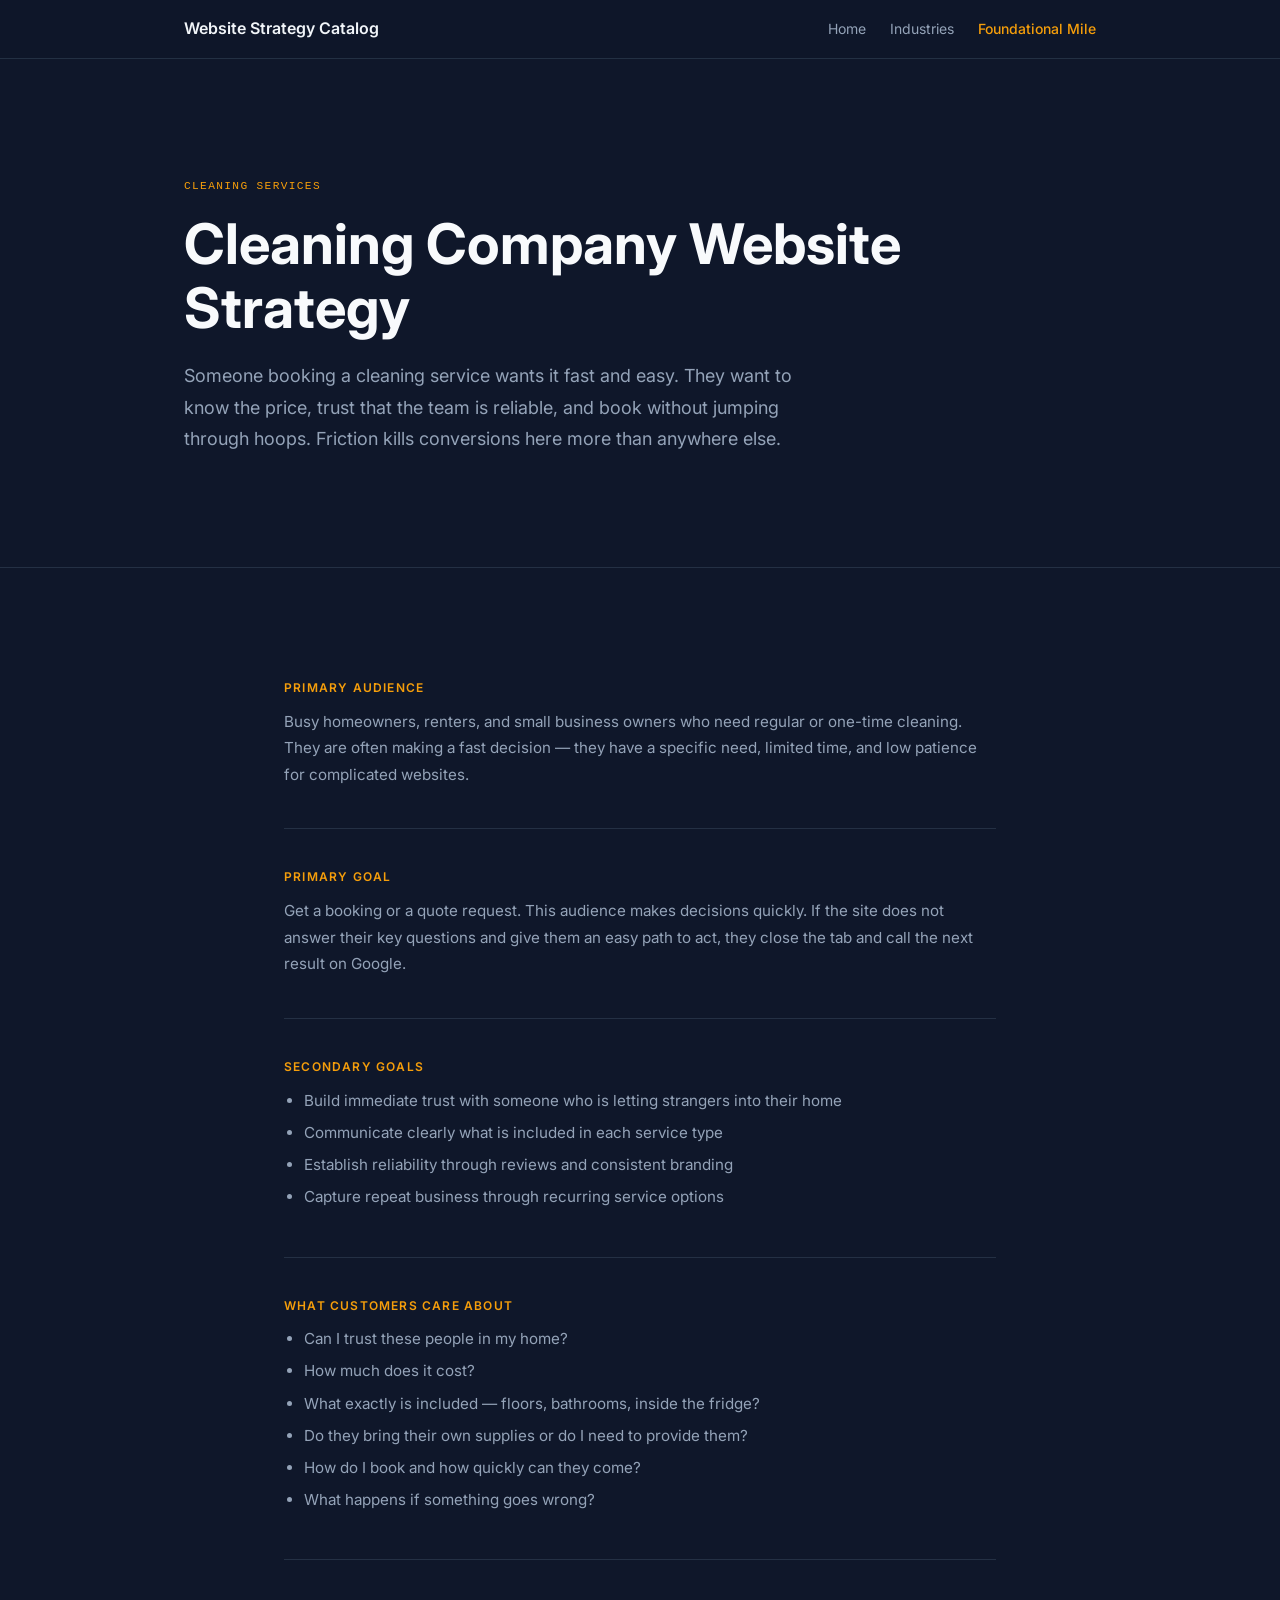
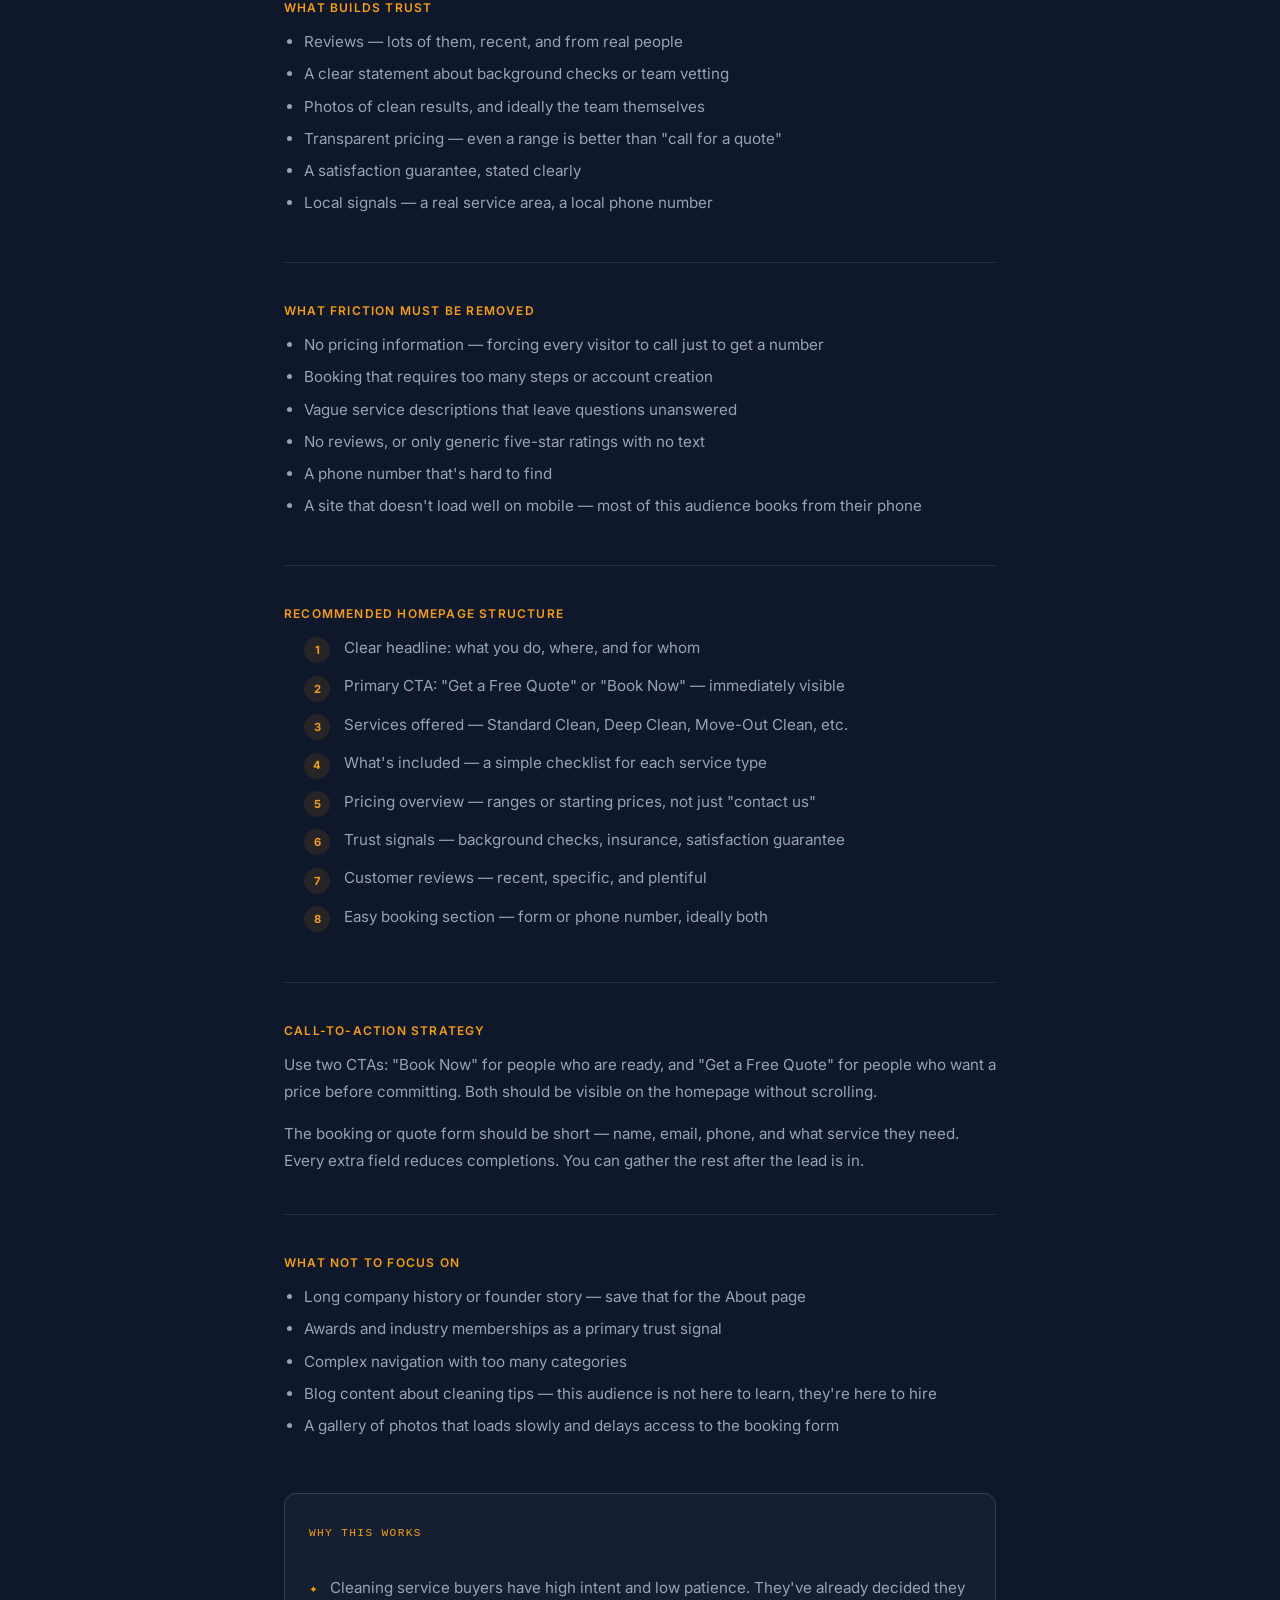
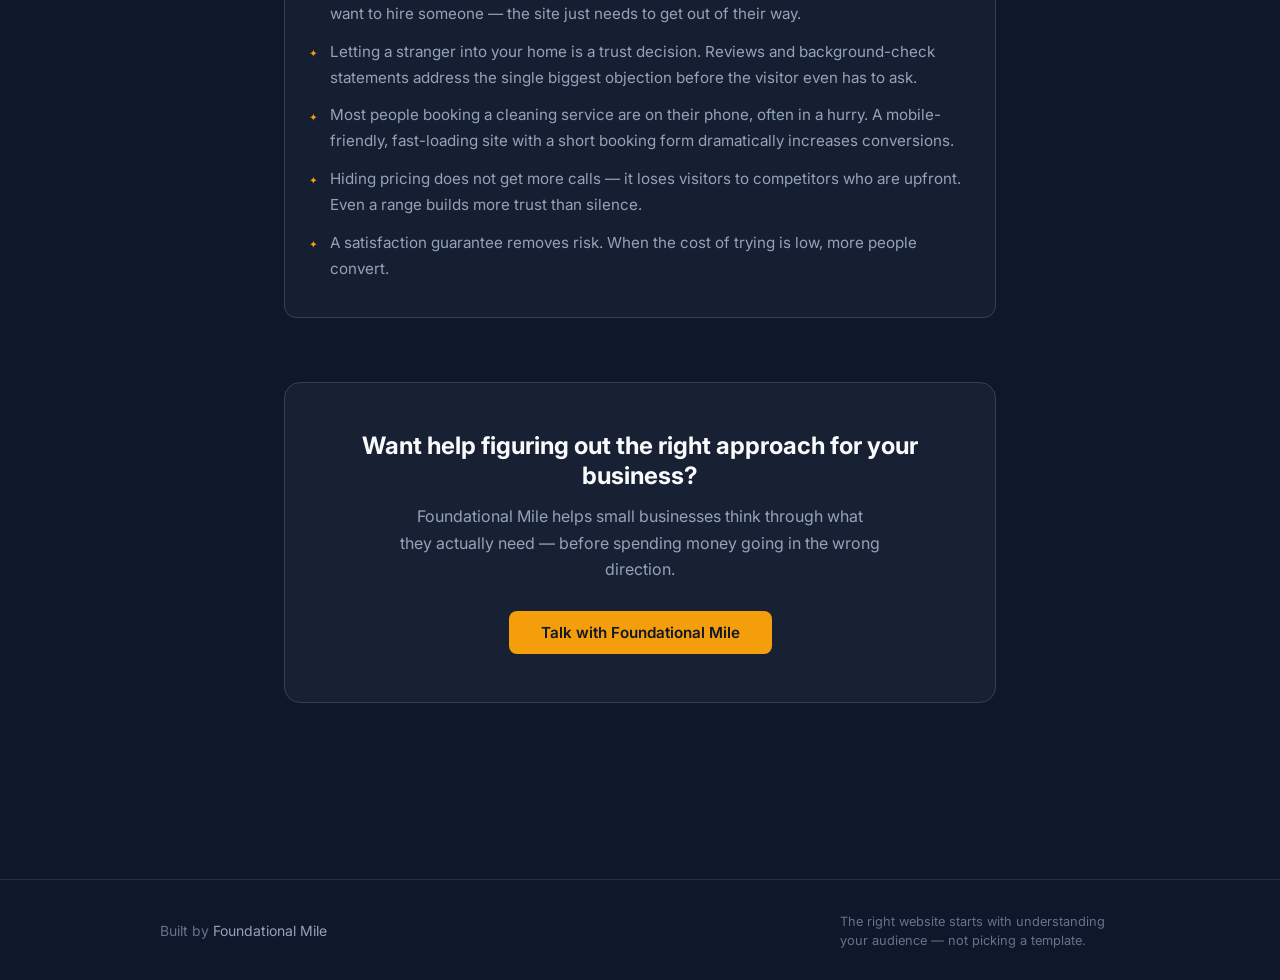
==== industries/cleaning.html @ 6e728a25 "adding everything" ====
<!doctype html>
<html lang="en">
<head>
  <meta charset="UTF-8" />
  <meta name="viewport" content="width=device-width, initial-scale=1.0" />
  <meta name="description" content="Cleaning company website strategy. Learn how to build trust fast, communicate what's included, and remove every barrier to booking." />
  <meta name="theme-color" content="#0f172a" />
  <link rel="icon" href="../assets/images/favicon.ico" />
  <title>Cleaning Company Website Strategy — Website Strategy Catalog</title>
  <link rel="stylesheet" href="../assets/css/styles.css" />
</head>
<body>

  <header>
    <nav>
      <a href="../index.html" class="nav-brand">Website Strategy Catalog</a>
      <div class="nav-links">
        <a href="../index.html">Home</a>
        <a href="../index.html#industries">Industries</a>
        <a href="https://foundationalmile.com" target="_blank" rel="noopener" class="accent">Foundational Mile</a>
      </div>
    </nav>
  </header>

  <main>

    <!-- Hero -->
    <section class="hero">
      <div class="container">
        <span class="label">Cleaning Services</span>
        <h1>Cleaning Company Website Strategy</h1>
        <p class="lead">
          Someone booking a cleaning service wants it fast and easy. They want to know the price, trust that the team is reliable, and book without jumping through hoops. Friction kills conversions here more than anywhere else.
        </p>
      </div>
    </section>

    <!-- Strategy Content -->
    <section class="section">
      <div class="container" style="max-width:760px;">

        <div class="strategy-grid">

          <div class="strategy-block">
            <h3>Primary Audience</h3>
            <p>Busy homeowners, renters, and small business owners who need regular or one-time cleaning. They are often making a fast decision — they have a specific need, limited time, and low patience for complicated websites.</p>
          </div>

          <div class="strategy-block">
            <h3>Primary Goal</h3>
            <p>Get a booking or a quote request. This audience makes decisions quickly. If the site does not answer their key questions and give them an easy path to act, they close the tab and call the next result on Google.</p>
          </div>

          <div class="strategy-block">
            <h3>Secondary Goals</h3>
            <ul>
              <li>Build immediate trust with someone who is letting strangers into their home</li>
              <li>Communicate clearly what is included in each service type</li>
              <li>Establish reliability through reviews and consistent branding</li>
              <li>Capture repeat business through recurring service options</li>
            </ul>
          </div>

          <div class="strategy-block">
            <h3>What Customers Care About</h3>
            <ul>
              <li>Can I trust these people in my home?</li>
              <li>How much does it cost?</li>
              <li>What exactly is included — floors, bathrooms, inside the fridge?</li>
              <li>Do they bring their own supplies or do I need to provide them?</li>
              <li>How do I book and how quickly can they come?</li>
              <li>What happens if something goes wrong?</li>
            </ul>
          </div>

          <div class="strategy-block">
            <h3>What Builds Trust</h3>
            <ul>
              <li>Reviews — lots of them, recent, and from real people</li>
              <li>A clear statement about background checks or team vetting</li>
              <li>Photos of clean results, and ideally the team themselves</li>
              <li>Transparent pricing — even a range is better than "call for a quote"</li>
              <li>A satisfaction guarantee, stated clearly</li>
              <li>Local signals — a real service area, a local phone number</li>
            </ul>
          </div>

          <div class="strategy-block">
            <h3>What Friction Must Be Removed</h3>
            <ul>
              <li>No pricing information — forcing every visitor to call just to get a number</li>
              <li>Booking that requires too many steps or account creation</li>
              <li>Vague service descriptions that leave questions unanswered</li>
              <li>No reviews, or only generic five-star ratings with no text</li>
              <li>A phone number that's hard to find</li>
              <li>A site that doesn't load well on mobile — most of this audience books from their phone</li>
            </ul>
          </div>

          <div class="strategy-block">
            <h3>Recommended Homepage Structure</h3>
            <ol class="structure-list">
              <li>Clear headline: what you do, where, and for whom</li>
              <li>Primary CTA: "Get a Free Quote" or "Book Now" — immediately visible</li>
              <li>Services offered — Standard Clean, Deep Clean, Move-Out Clean, etc.</li>
              <li>What's included — a simple checklist for each service type</li>
              <li>Pricing overview — ranges or starting prices, not just "contact us"</li>
              <li>Trust signals — background checks, insurance, satisfaction guarantee</li>
              <li>Customer reviews — recent, specific, and plentiful</li>
              <li>Easy booking section — form or phone number, ideally both</li>
            </ol>
          </div>

          <div class="strategy-block">
            <h3>Call-to-Action Strategy</h3>
            <p>Use two CTAs: "Book Now" for people who are ready, and "Get a Free Quote" for people who want a price before committing. Both should be visible on the homepage without scrolling.</p>
            <p class="mt-4">The booking or quote form should be short — name, email, phone, and what service they need. Every extra field reduces completions. You can gather the rest after the lead is in.</p>
          </div>

          <div class="strategy-block">
            <h3>What NOT to Focus On</h3>
            <ul>
              <li>Long company history or founder story — save that for the About page</li>
              <li>Awards and industry memberships as a primary trust signal</li>
              <li>Complex navigation with too many categories</li>
              <li>Blog content about cleaning tips — this audience is not here to learn, they're here to hire</li>
              <li>A gallery of photos that loads slowly and delays access to the booking form</li>
            </ul>
          </div>

        </div>

        <!-- Why This Works -->
        <div class="card mt-12">
          <span class="label">Why This Works</span>
          <ul class="why-list mt-4">
            <li>Cleaning service buyers have high intent and low patience. They've already decided they want to hire someone — the site just needs to get out of their way.</li>
            <li>Letting a stranger into your home is a trust decision. Reviews and background-check statements address the single biggest objection before the visitor even has to ask.</li>
            <li>Most people booking a cleaning service are on their phone, often in a hurry. A mobile-friendly, fast-loading site with a short booking form dramatically increases conversions.</li>
            <li>Hiding pricing does not get more calls — it loses visitors to competitors who are upfront. Even a range builds more trust than silence.</li>
            <li>A satisfaction guarantee removes risk. When the cost of trying is low, more people convert.</li>
          </ul>
        </div>

        <!-- CTA Block -->
        <div class="cta-block">
          <h2>Want help figuring out the right approach for your business?</h2>
          <p>Foundational Mile helps small businesses think through what they actually need — before spending money going in the wrong direction.</p>
          <a href="https://foundationalmile.com/#contact" target="_blank" rel="noopener" class="btn btn-primary">
            Talk with Foundational Mile
          </a>
        </div>

      </div>
    </section>

  </main>

  <footer>
    <div class="footer-inner">
      <span>Built by <a href="https://foundationalmile.com" target="_blank" rel="noopener">Foundational Mile</a></span>
      <p class="footer-tagline">The right website starts with understanding your audience — not picking a template.</p>
    </div>
  </footer>

</body>
</html>
---- assets/css/styles.css ----
/* ============================================================
   Website Strategy Catalog — styles.css
   Dark theme matching Foundational Mile LLC
   ============================================================ */

@import url('https://fonts.googleapis.com/css2?family=Inter:wght@400;500;600;700&display=swap');

/* ---- Custom Properties ------------------------------------ */
:root {
  --bg:           #0f172a;
  --bg-card:      rgba(30, 41, 59, 0.5);
  --bg-card-hover:rgba(30, 41, 59, 0.85);
  --text:         #f1f5f9;
  --text-secondary:#94a3b8;
  --text-muted:   #64748b;
  --accent:       #f59e0b;
  --accent-light: #fbbf24;
  --border:       rgba(51, 65, 85, 0.6);
  --border-solid: #334155;
  --border-hover: #475569;
}

/* ---- Reset ------------------------------------------------ */
*, *::before, *::after { box-sizing: border-box; margin: 0; padding: 0; }

html { scroll-behavior: smooth; }

body {
  background-color: var(--bg);
  color: var(--text);
  font-family: 'Inter', system-ui, sans-serif;
  font-size: 1rem;
  line-height: 1.6;
  -webkit-font-smoothing: antialiased;
  -moz-osx-font-smoothing: grayscale;
}

img { max-width: 100%; display: block; }
a { color: inherit; }

/* ---- Typography ------------------------------------------ */
h1 {
  font-size: clamp(2rem, 5vw, 3.5rem);
  font-weight: 700;
  color: #f8fafc;
  line-height: 1.15;
  margin-bottom: 1.25rem;
}

h2 {
  font-size: clamp(1.5rem, 3.5vw, 2.25rem);
  font-weight: 700;
  color: #f8fafc;
  line-height: 1.25;
  margin-bottom: 1rem;
}

h3 {
  font-size: 1.125rem;
  font-weight: 600;
  color: var(--text);
  line-height: 1.4;
  margin-bottom: 0.6rem;
}

p { color: var(--text-secondary); line-height: 1.75; }

.lead {
  font-size: 1.125rem;
  color: var(--text-secondary);
  line-height: 1.75;
  max-width: 640px;
}

/* ---- Layout ---------------------------------------------- */
.container {
  max-width: 960px;
  margin: 0 auto;
  padding: 0 1.5rem;
}

.container--wide {
  max-width: 1100px;
  margin: 0 auto;
  padding: 0 1.5rem;
}

/* ---- Label / Eyebrow ------------------------------------- */
.label {
  display: inline-block;
  font-family: ui-monospace, 'Cascadia Code', monospace;
  font-size: 0.7rem;
  font-weight: 500;
  text-transform: uppercase;
  letter-spacing: 0.12em;
  color: var(--accent);
  margin-bottom: 1rem;
}

/* ---- Header ---------------------------------------------- */
header {
  border-bottom: 1px solid var(--border);
  background: rgba(15, 23, 42, 0.85);
  backdrop-filter: blur(10px);
  -webkit-backdrop-filter: blur(10px);
  position: sticky;
  top: 0;
  z-index: 50;
}

header nav {
  max-width: 960px;
  margin: 0 auto;
  padding: 1rem 1.5rem;
  display: flex;
  align-items: center;
  justify-content: space-between;
  flex-wrap: wrap;
  gap: 0.75rem;
}

.nav-brand {
  font-size: 1rem;
  font-weight: 600;
  color: var(--text);
  text-decoration: none;
  transition: color 0.2s;
  white-space: nowrap;
}

.nav-brand:hover { color: var(--accent); }

.nav-links {
  display: flex;
  align-items: center;
  gap: 1.5rem;
  flex-wrap: wrap;
  font-size: 0.875rem;
}

.nav-links a {
  color: var(--text-secondary);
  text-decoration: none;
  transition: color 0.2s;
}

.nav-links a:hover { color: var(--text); }
.nav-links a.active { color: var(--text); font-weight: 500; }
.nav-links a.accent { color: var(--accent); font-weight: 500; }
.nav-links a.accent:hover { color: var(--accent-light); }

/* ---- Footer ---------------------------------------------- */
footer {
  border-top: 1px solid var(--border);
  padding: 2rem 1.5rem;
  margin-top: 4rem;
}

.footer-inner {
  max-width: 960px;
  margin: 0 auto;
  display: flex;
  flex-direction: column;
  align-items: center;
  gap: 0.75rem;
  font-size: 0.875rem;
  color: var(--text-muted);
  text-align: center;
}

@media (min-width: 640px) {
  .footer-inner {
    flex-direction: row;
    justify-content: space-between;
    text-align: left;
  }
}

footer a {
  color: var(--text-secondary);
  text-decoration: none;
  transition: color 0.2s;
}

footer a:hover { color: var(--text); }

.footer-tagline {
  font-size: 0.8rem;
  color: var(--text-muted);
  max-width: 280px;
  line-height: 1.5;
}

/* ---- Sections -------------------------------------------- */
.hero {
  padding: 5rem 1.5rem;
  min-height: 55vh;
  display: flex;
  flex-direction: column;
  justify-content: center;
}

@media (min-width: 768px) { .hero { padding: 7rem 1.5rem; } }

.section {
  padding: 5rem 1.5rem;
  border-top: 1px solid var(--border);
}

@media (min-width: 768px) { .section { padding: 7rem 1.5rem; } }

/* ---- Cards ----------------------------------------------- */
.card {
  border-radius: 0.75rem;
  border: 1px solid var(--border-solid);
  background: var(--bg-card);
  padding: 1.5rem;
  transition: border-color 0.2s;
}

.card:hover { border-color: var(--border-hover); }

.card-grid {
  display: grid;
  gap: 1rem;
}

@media (min-width: 600px) { .card-grid { grid-template-columns: repeat(2, 1fr); } }

.card-number {
  display: inline-flex;
  align-items: center;
  justify-content: center;
  width: 2.25rem;
  height: 2.25rem;
  border-radius: 0.5rem;
  background: rgba(245, 158, 11, 0.1);
  color: var(--accent);
  font-family: ui-monospace, monospace;
  font-size: 0.8rem;
  font-weight: 600;
  margin-bottom: 1rem;
}

/* ---- Industry Grid (index page) -------------------------- */
.industry-grid {
  display: grid;
  gap: 1rem;
}

@media (min-width: 600px) { .industry-grid { grid-template-columns: repeat(2, 1fr); } }

.industry-card {
  display: block;
  border-radius: 0.75rem;
  border: 1px solid var(--border-solid);
  background: var(--bg-card);
  padding: 1.5rem;
  text-decoration: none;
  transition: border-color 0.2s, background 0.2s;
}

.industry-card:hover {
  border-color: var(--accent);
  background: var(--bg-card-hover);
}

.industry-card-name {
  font-size: 1.05rem;
  font-weight: 600;
  color: var(--text);
  margin-bottom: 0.4rem;
  display: flex;
  align-items: center;
  justify-content: space-between;
}

.industry-card-name span { color: var(--text-muted); font-size: 0.9rem; }
.industry-card-desc { font-size: 0.875rem; color: var(--text-secondary); line-height: 1.6; }

/* ---- Callout Block --------------------------------------- */
.callout {
  border-radius: 1rem;
  border: 1px solid rgba(245, 158, 11, 0.25);
  background: rgba(245, 158, 11, 0.04);
  padding: 3rem 2.5rem;
  text-align: center;
}

.callout-quote {
  font-size: clamp(1.3rem, 3vw, 1.875rem);
  font-weight: 700;
  color: #f8fafc;
  line-height: 1.35;
  margin-bottom: 1rem;
}

.callout-sub {
  font-size: 1.1rem;
  color: #cbd5e1;
  line-height: 1.65;
  max-width: 520px;
  margin: 0 auto;
}

/* ---- Strategy Page Layout -------------------------------- */
.strategy-grid {
  display: grid;
  gap: 2.5rem;
}

.strategy-block {
  padding-bottom: 2.5rem;
  border-bottom: 1px solid var(--border);
}

.strategy-block:last-child { border-bottom: none; padding-bottom: 0; }

.strategy-block h3 {
  font-size: 0.75rem;
  font-weight: 600;
  color: var(--accent);
  text-transform: uppercase;
  letter-spacing: 0.1em;
  margin-bottom: 0.75rem;
}

.strategy-block p,
.strategy-block li {
  color: var(--text-secondary);
  font-size: 0.95rem;
  line-height: 1.75;
}

.strategy-block ul,
.strategy-block ol {
  padding-left: 1.25rem;
}

.strategy-block li { margin-bottom: 0.35rem; }

/* Numbered homepage structure */
.structure-list {
  list-style: none;
  padding: 0;
  counter-reset: step;
}

.structure-list li {
  counter-increment: step;
  display: flex;
  gap: 0.875rem;
  margin-bottom: 0.625rem;
  color: var(--text-secondary);
  font-size: 0.95rem;
  line-height: 1.65;
  align-items: flex-start;
}

.structure-list li::before {
  content: counter(step);
  display: inline-flex;
  align-items: center;
  justify-content: center;
  min-width: 1.625rem;
  height: 1.625rem;
  border-radius: 50%;
  background: rgba(245, 158, 11, 0.1);
  color: var(--accent);
  font-size: 0.7rem;
  font-weight: 700;
  flex-shrink: 0;
  margin-top: 0.15rem;
}

/* WHY THIS WORKS bullets */
.why-list {
  list-style: none;
  padding: 0;
}

.why-list li {
  display: flex;
  gap: 0.75rem;
  margin-bottom: 0.75rem;
  color: var(--text-secondary);
  font-size: 0.95rem;
  line-height: 1.7;
  align-items: flex-start;
}

.why-list li::before {
  content: '✦';
  color: var(--accent);
  font-size: 0.65rem;
  flex-shrink: 0;
  margin-top: 0.4rem;
}

/* ---- CTA Block ------------------------------------------- */
.cta-block {
  border-radius: 1rem;
  border: 1px solid var(--border-solid);
  background: rgba(30, 41, 59, 0.6);
  padding: 3rem 2rem;
  text-align: center;
  margin-top: 4rem;
}

.cta-block h2 { font-size: 1.5rem; margin-bottom: 0.75rem; }
.cta-block p {
  color: var(--text-secondary);
  margin-bottom: 1.75rem;
  max-width: 480px;
  margin-left: auto;
  margin-right: auto;
  line-height: 1.65;
}

/* ---- Buttons --------------------------------------------- */
.btn {
  display: inline-block;
  padding: 0.875rem 2rem;
  border-radius: 0.5rem;
  font-weight: 600;
  font-size: 0.95rem;
  text-decoration: none;
  transition: background 0.2s;
  cursor: pointer;
  border: none;
  line-height: 1;
}

.btn-primary { background: var(--accent); color: #0f172a; }
.btn-primary:hover { background: var(--accent-light); color: #0f172a; }

/* ---- Utilities ------------------------------------------- */
.mt-2  { margin-top: 0.5rem; }
.mt-4  { margin-top: 1rem; }
.mt-6  { margin-top: 1.5rem; }
.mt-8  { margin-top: 2rem; }
.mt-12 { margin-top: 3rem; }
.mb-2  { margin-bottom: 0.5rem; }
.mb-4  { margin-bottom: 1rem; }
.mb-6  { margin-bottom: 1.5rem; }
.mb-8  { margin-bottom: 2rem; }
.mb-12 { margin-bottom: 3rem; }
.mb-14 { margin-bottom: 3.5rem; }

.text-accent    { color: var(--accent); }
.text-muted     { color: var(--text-muted); }
.text-secondary { color: var(--text-secondary); }
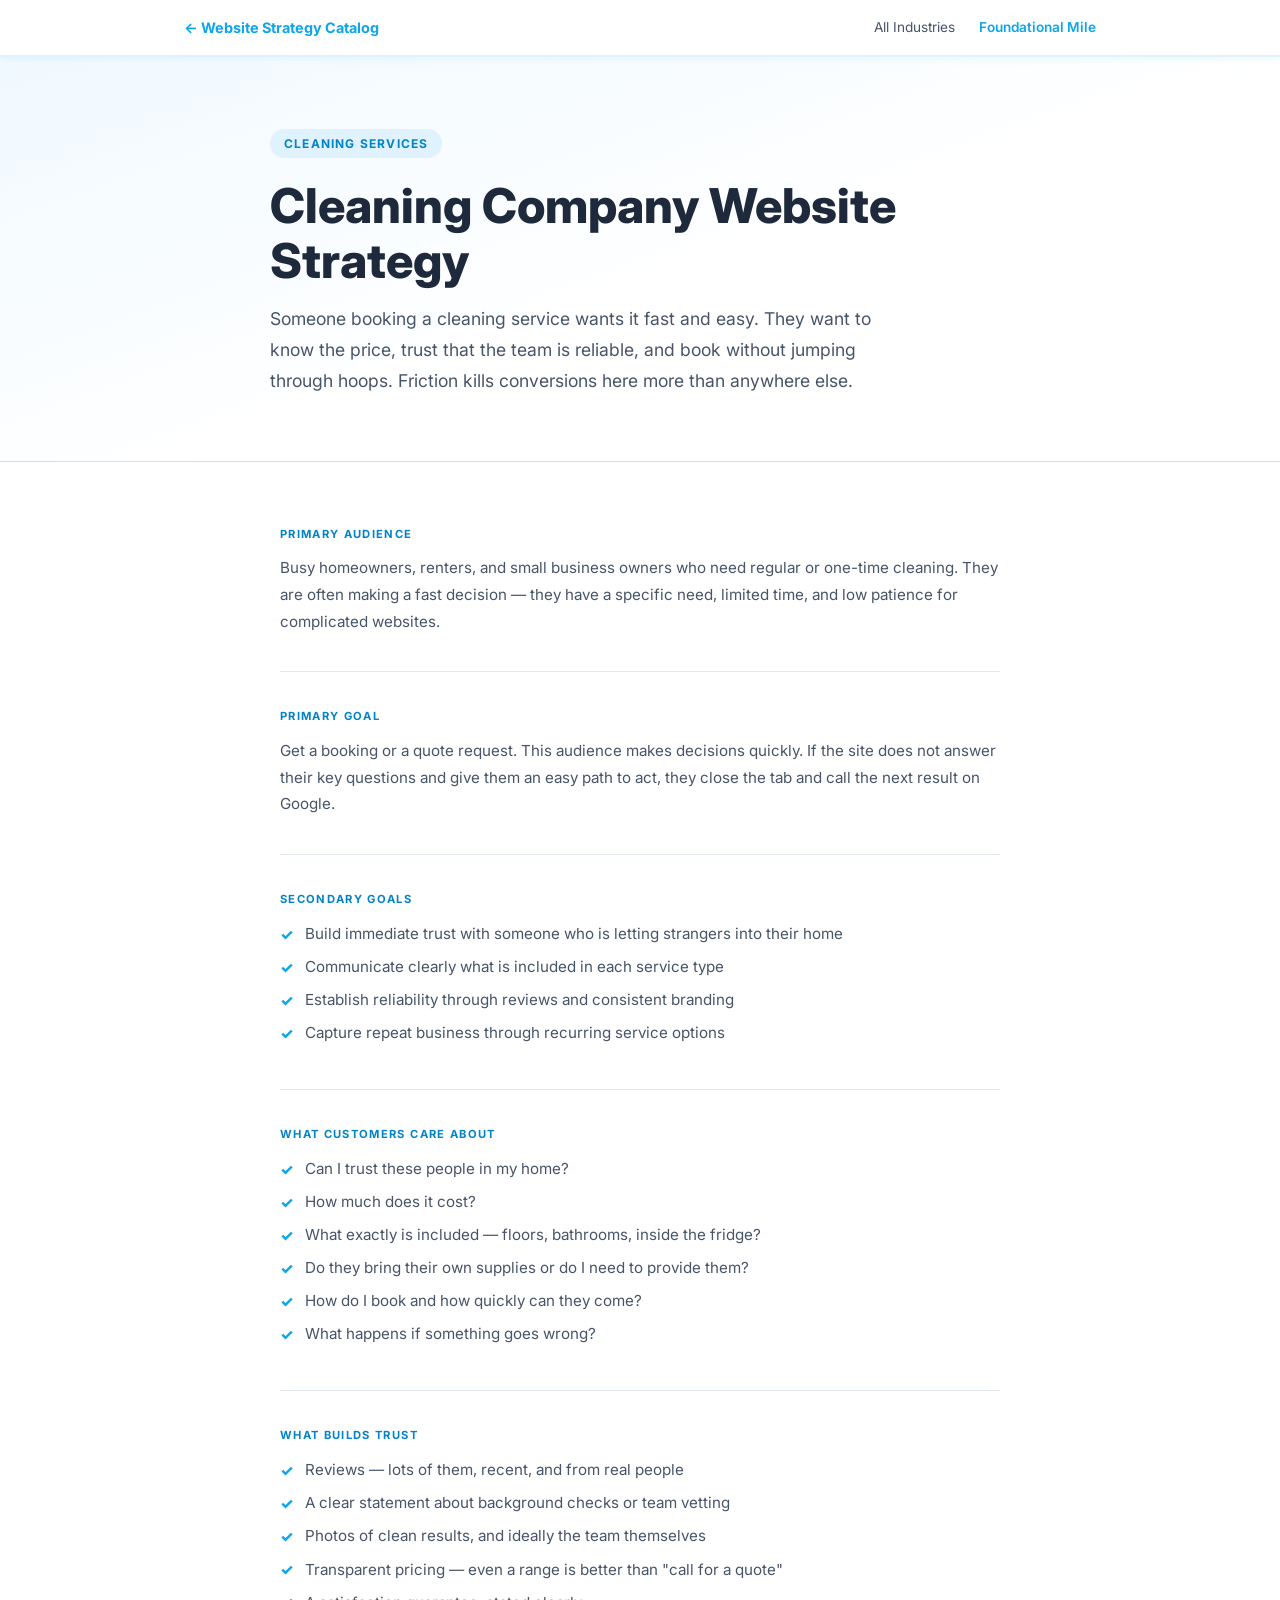
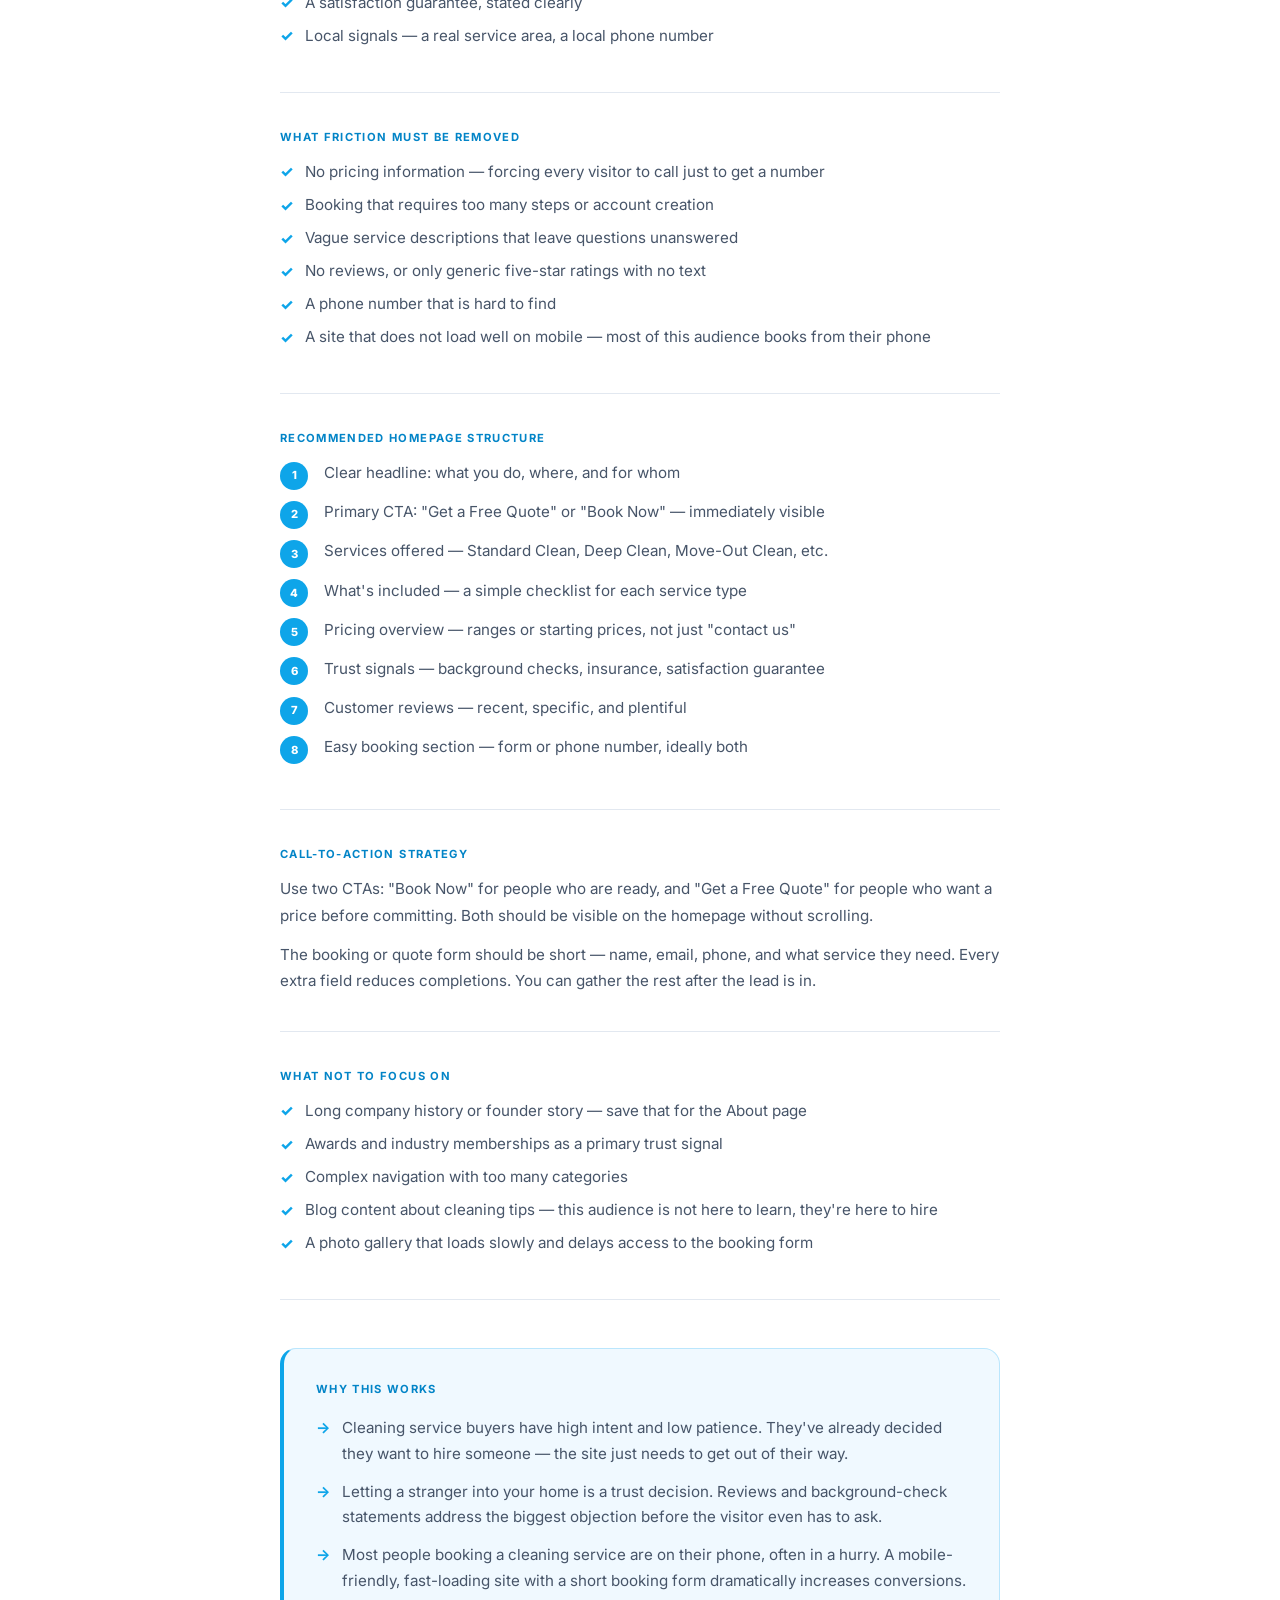
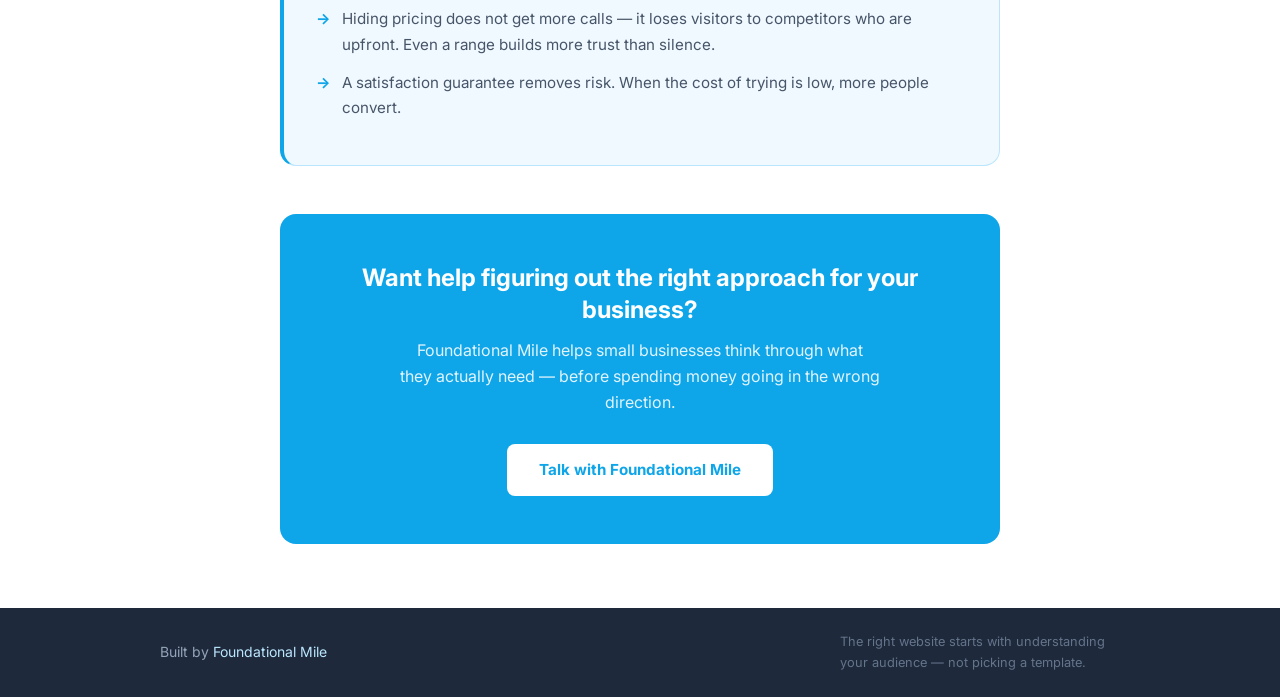
==== commit 038cffae: "changing websites" ====
--- a/industries/cleaning.html
+++ b/industries/cleaning.html
@@ -4,19 +4,229 @@
   <meta charset="UTF-8" />
   <meta name="viewport" content="width=device-width, initial-scale=1.0" />
   <meta name="description" content="Cleaning company website strategy. Learn how to build trust fast, communicate what's included, and remove every barrier to booking." />
-  <meta name="theme-color" content="#0f172a" />
-  <link rel="icon" href="../assets/images/favicon.ico" />
+  <meta name="theme-color" content="#0ea5e9" />
   <title>Cleaning Company Website Strategy — Website Strategy Catalog</title>
-  <link rel="stylesheet" href="../assets/css/styles.css" />
+  <style>
+    @import url('https://fonts.googleapis.com/css2?family=Inter:wght@400;500;600;700;800&display=swap');
+
+    *, *::before, *::after { box-sizing: border-box; margin: 0; padding: 0; }
+    html { scroll-behavior: smooth; }
+
+    :root {
+      --sky:       #0ea5e9;
+      --sky-dark:  #0284c7;
+      --sky-light: #e0f2fe;
+      --sky-pale:  #f0f9ff;
+      --text:      #1e293b;
+      --text-sub:  #475569;
+      --text-mute: #94a3b8;
+      --border:    #e2e8f0;
+      --border-b:  #bae6fd;
+      --radius:    0.5rem;
+      --radius-lg: 1rem;
+    }
+
+    body {
+      font-family: 'Inter', system-ui, sans-serif;
+      background: #ffffff;
+      color: var(--text);
+      line-height: 1.6;
+      -webkit-font-smoothing: antialiased;
+    }
+
+    /* ─── Header ─────────────────────────────────────── */
+    header {
+      background: #ffffff;
+      border-bottom: 2px solid var(--sky-light);
+      position: sticky; top: 0; z-index: 50;
+      box-shadow: 0 2px 8px rgba(14,165,233,0.08);
+    }
+    nav {
+      max-width: 960px; margin: 0 auto;
+      padding: 1rem 1.5rem;
+      display: flex; align-items: center;
+      justify-content: space-between; flex-wrap: wrap; gap: 0.75rem;
+    }
+    .nav-brand {
+      font-size: 0.9rem; font-weight: 700;
+      color: var(--sky); text-decoration: none;
+    }
+    .nav-brand:hover { color: var(--sky-dark); }
+    .nav-links { display: flex; gap: 1.5rem; font-size: 0.85rem; flex-wrap: wrap; }
+    .nav-links a { color: var(--text-sub); text-decoration: none; transition: color 0.2s; }
+    .nav-links a:hover { color: var(--sky); }
+    .nav-links a.accent { color: var(--sky); font-weight: 600; }
+    .nav-links a.accent:hover { color: var(--sky-dark); }
+
+    /* ─── Hero ───────────────────────────────────────── */
+    .hero {
+      background: linear-gradient(160deg, #f0f9ff 0%, #ffffff 55%);
+      padding: 4.5rem 1.5rem 4rem;
+      border-bottom: 1px solid var(--border-b);
+    }
+    .hero-inner { max-width: 740px; margin: 0 auto; }
+
+    .badge {
+      display: inline-flex; align-items: center; gap: 0.4rem;
+      background: var(--sky-light); color: var(--sky-dark);
+      font-size: 0.75rem; font-weight: 700;
+      text-transform: uppercase; letter-spacing: 0.1em;
+      padding: 0.3rem 0.875rem; border-radius: 100px;
+      margin-bottom: 1.25rem;
+    }
+
+    h1 {
+      font-size: clamp(2rem, 5vw, 3rem);
+      font-weight: 800; color: var(--text);
+      line-height: 1.15; margin-bottom: 1rem;
+    }
+
+    h2 {
+      font-size: clamp(1.4rem, 3.5vw, 1.875rem);
+      font-weight: 700; color: var(--text);
+      line-height: 1.3; margin-bottom: 0.875rem;
+    }
+
+    .section-label {
+      font-size: 0.7rem; font-weight: 700;
+      color: var(--sky-dark);
+      text-transform: uppercase; letter-spacing: 0.12em;
+      margin-bottom: 0.75rem;
+      display: block;
+    }
+
+    .lead {
+      font-size: 1.1rem; color: var(--text-sub); line-height: 1.75;
+      max-width: 620px;
+    }
+
+    /* ─── Layout ──────────────────────────────────────── */
+    .container { max-width: 960px; margin: 0 auto; padding: 0 1.5rem; }
+    .narrow    { max-width: 720px; margin: 0 auto; }
+
+    .section     { padding: 4rem 1.5rem; }
+    .section-alt { background: var(--sky-pale); }
+
+    /* ─── Strategy blocks ─────────────────────────────── */
+    .strategy-block {
+      margin-bottom: 2.25rem;
+      padding-bottom: 2.25rem;
+      border-bottom: 1px solid var(--border);
+    }
+    .strategy-block:last-child { border-bottom: none; padding-bottom: 0; margin-bottom: 0; }
+
+    .strategy-block p,
+    .strategy-block li { color: var(--text-sub); font-size: 0.95rem; line-height: 1.75; }
+    .strategy-block p + p { margin-top: 0.75rem; }
+
+    /* Checklist bullets */
+    .check-list { list-style: none; padding: 0; }
+    .check-list li {
+      display: flex; gap: 0.75rem;
+      margin-bottom: 0.45rem;
+      color: var(--text-sub); font-size: 0.95rem; line-height: 1.65;
+      align-items: flex-start;
+    }
+    .check-list li::before {
+      content: '✓';
+      color: var(--sky); font-weight: 800;
+      flex-shrink: 0; margin-top: 0.05rem;
+    }
+
+    /* Numbered structure list */
+    .structure-list { list-style: none; padding: 0; counter-reset: step; }
+    .structure-list li {
+      counter-increment: step;
+      display: flex; gap: 1rem;
+      margin-bottom: 0.6rem;
+      color: var(--text-sub); font-size: 0.95rem; line-height: 1.65;
+      align-items: flex-start;
+    }
+    .structure-list li::before {
+      content: counter(step);
+      display: inline-flex; align-items: center; justify-content: center;
+      min-width: 1.75rem; height: 1.75rem;
+      border-radius: 50%;
+      background: var(--sky); color: white;
+      font-size: 0.7rem; font-weight: 800; flex-shrink: 0;
+      margin-top: 0.1rem;
+    }
+
+    /* ─── Why This Works ──────────────────────────────── */
+    .why-box {
+      background: var(--sky-pale);
+      border: 1px solid var(--border-b);
+      border-left: 4px solid var(--sky);
+      border-radius: var(--radius-lg);
+      padding: 2rem; margin-top: 3rem;
+    }
+    .why-list { list-style: none; padding: 0; margin-top: 1rem; }
+    .why-list li {
+      display: flex; gap: 0.75rem;
+      margin-bottom: 0.75rem;
+      color: var(--text-sub); font-size: 0.95rem; line-height: 1.7;
+    }
+    .why-list li::before { content: '→'; color: var(--sky); font-weight: 700; flex-shrink: 0; }
+
+    /* ─── CTA Block ───────────────────────────────────── */
+    .cta-block {
+      background: var(--sky);
+      border-radius: var(--radius-lg);
+      padding: 3rem 2rem;
+      text-align: center; margin-top: 3rem;
+    }
+    .cta-block h2 { color: white; font-size: 1.5rem; margin-bottom: 0.75rem; }
+    .cta-block p {
+      color: rgba(255,255,255,0.88);
+      margin-bottom: 1.75rem;
+      max-width: 480px; margin-left: auto; margin-right: auto;
+      line-height: 1.65;
+    }
+
+    .btn {
+      display: inline-block;
+      padding: 0.875rem 2rem;
+      border-radius: var(--radius);
+      font-weight: 700; font-size: 0.95rem;
+      text-decoration: none;
+      transition: background 0.2s;
+      cursor: pointer; border: none;
+    }
+    .btn-white { background: white; color: var(--sky); }
+    .btn-white:hover { background: var(--sky-pale); }
+    .btn-sky { background: var(--sky); color: white; }
+    .btn-sky:hover { background: var(--sky-dark); }
+
+    /* ─── Footer ──────────────────────────────────────── */
+    footer {
+      background: var(--text);
+      color: #94a3b8;
+      padding: 1.5rem;
+      margin-top: 0;
+    }
+    .footer-inner {
+      max-width: 960px; margin: 0 auto;
+      display: flex; justify-content: space-between;
+      align-items: center; flex-wrap: wrap; gap: 0.75rem;
+      font-size: 0.875rem;
+    }
+    footer a { color: #bae6fd; text-decoration: none; }
+    footer a:hover { color: white; }
+    .footer-tagline { font-size: 0.8rem; color: #64748b; max-width: 280px; }
+
+    @media (max-width: 640px) {
+      .footer-inner { flex-direction: column; text-align: center; }
+      .footer-tagline { max-width: 100%; }
+    }
+  </style>
 </head>
 <body>
 
   <header>
     <nav>
-      <a href="../index.html" class="nav-brand">Website Strategy Catalog</a>
+      <a href="../index.html" class="nav-brand">← Website Strategy Catalog</a>
       <div class="nav-links">
-        <a href="../index.html">Home</a>
-        <a href="../index.html#industries">Industries</a>
+        <a href="../index.html#industries">All Industries</a>
         <a href="https://foundationalmile.com" target="_blank" rel="noopener" class="accent">Foundational Mile</a>
       </div>
     </nav>
@@ -24,10 +234,9 @@
 
   <main>
 
-    <!-- Hero -->
     <section class="hero">
-      <div class="container">
-        <span class="label">Cleaning Services</span>
+      <div class="hero-inner">
+        <span class="badge">Cleaning Services</span>
         <h1>Cleaning Company Website Strategy</h1>
         <p class="lead">
           Someone booking a cleaning service wants it fast and easy. They want to know the price, trust that the team is reliable, and book without jumping through hoops. Friction kills conversions here more than anywhere else.
@@ -35,25 +244,23 @@
       </div>
     </section>
 
-    <!-- Strategy Content -->
     <section class="section">
-      <div class="container" style="max-width:760px;">
-
-        <div class="strategy-grid">
-
-          <div class="strategy-block">
-            <h3>Primary Audience</h3>
+      <div class="container">
+        <div class="narrow">
+
+          <div class="strategy-block">
+            <span class="section-label">Primary Audience</span>
             <p>Busy homeowners, renters, and small business owners who need regular or one-time cleaning. They are often making a fast decision — they have a specific need, limited time, and low patience for complicated websites.</p>
           </div>
 
           <div class="strategy-block">
-            <h3>Primary Goal</h3>
+            <span class="section-label">Primary Goal</span>
             <p>Get a booking or a quote request. This audience makes decisions quickly. If the site does not answer their key questions and give them an easy path to act, they close the tab and call the next result on Google.</p>
           </div>
 
           <div class="strategy-block">
-            <h3>Secondary Goals</h3>
-            <ul>
+            <span class="section-label">Secondary Goals</span>
+            <ul class="check-list">
               <li>Build immediate trust with someone who is letting strangers into their home</li>
               <li>Communicate clearly what is included in each service type</li>
               <li>Establish reliability through reviews and consistent branding</li>
@@ -62,8 +269,8 @@
           </div>
 
           <div class="strategy-block">
-            <h3>What Customers Care About</h3>
-            <ul>
+            <span class="section-label">What Customers Care About</span>
+            <ul class="check-list">
               <li>Can I trust these people in my home?</li>
               <li>How much does it cost?</li>
               <li>What exactly is included — floors, bathrooms, inside the fridge?</li>
@@ -74,8 +281,8 @@
           </div>
 
           <div class="strategy-block">
-            <h3>What Builds Trust</h3>
-            <ul>
+            <span class="section-label">What Builds Trust</span>
+            <ul class="check-list">
               <li>Reviews — lots of them, recent, and from real people</li>
               <li>A clear statement about background checks or team vetting</li>
               <li>Photos of clean results, and ideally the team themselves</li>
@@ -86,19 +293,19 @@
           </div>
 
           <div class="strategy-block">
-            <h3>What Friction Must Be Removed</h3>
-            <ul>
+            <span class="section-label">What Friction Must Be Removed</span>
+            <ul class="check-list">
               <li>No pricing information — forcing every visitor to call just to get a number</li>
               <li>Booking that requires too many steps or account creation</li>
               <li>Vague service descriptions that leave questions unanswered</li>
               <li>No reviews, or only generic five-star ratings with no text</li>
-              <li>A phone number that's hard to find</li>
-              <li>A site that doesn't load well on mobile — most of this audience books from their phone</li>
-            </ul>
-          </div>
-
-          <div class="strategy-block">
-            <h3>Recommended Homepage Structure</h3>
+              <li>A phone number that is hard to find</li>
+              <li>A site that does not load well on mobile — most of this audience books from their phone</li>
+            </ul>
+          </div>
+
+          <div class="strategy-block">
+            <span class="section-label">Recommended Homepage Structure</span>
             <ol class="structure-list">
               <li>Clear headline: what you do, where, and for whom</li>
               <li>Primary CTA: "Get a Free Quote" or "Book Now" — immediately visible</li>
@@ -112,45 +319,44 @@
           </div>
 
           <div class="strategy-block">
-            <h3>Call-to-Action Strategy</h3>
+            <span class="section-label">Call-to-Action Strategy</span>
             <p>Use two CTAs: "Book Now" for people who are ready, and "Get a Free Quote" for people who want a price before committing. Both should be visible on the homepage without scrolling.</p>
-            <p class="mt-4">The booking or quote form should be short — name, email, phone, and what service they need. Every extra field reduces completions. You can gather the rest after the lead is in.</p>
-          </div>
-
-          <div class="strategy-block">
-            <h3>What NOT to Focus On</h3>
-            <ul>
+            <p>The booking or quote form should be short — name, email, phone, and what service they need. Every extra field reduces completions. You can gather the rest after the lead is in.</p>
+          </div>
+
+          <div class="strategy-block">
+            <span class="section-label">What NOT to Focus On</span>
+            <ul class="check-list">
               <li>Long company history or founder story — save that for the About page</li>
               <li>Awards and industry memberships as a primary trust signal</li>
               <li>Complex navigation with too many categories</li>
               <li>Blog content about cleaning tips — this audience is not here to learn, they're here to hire</li>
-              <li>A gallery of photos that loads slowly and delays access to the booking form</li>
-            </ul>
+              <li>A photo gallery that loads slowly and delays access to the booking form</li>
+            </ul>
+          </div>
+
+          <!-- Why This Works -->
+          <div class="why-box">
+            <span class="section-label">Why This Works</span>
+            <ul class="why-list">
+              <li>Cleaning service buyers have high intent and low patience. They've already decided they want to hire someone — the site just needs to get out of their way.</li>
+              <li>Letting a stranger into your home is a trust decision. Reviews and background-check statements address the biggest objection before the visitor even has to ask.</li>
+              <li>Most people booking a cleaning service are on their phone, often in a hurry. A mobile-friendly, fast-loading site with a short booking form dramatically increases conversions.</li>
+              <li>Hiding pricing does not get more calls — it loses visitors to competitors who are upfront. Even a range builds more trust than silence.</li>
+              <li>A satisfaction guarantee removes risk. When the cost of trying is low, more people convert.</li>
+            </ul>
+          </div>
+
+          <!-- CTA Block -->
+          <div class="cta-block">
+            <h2>Want help figuring out the right approach for your business?</h2>
+            <p>Foundational Mile helps small businesses think through what they actually need — before spending money going in the wrong direction.</p>
+            <a href="https://foundationalmile.com/#contact" target="_blank" rel="noopener" class="btn btn-white">
+              Talk with Foundational Mile
+            </a>
           </div>
 
         </div>
-
-        <!-- Why This Works -->
-        <div class="card mt-12">
-          <span class="label">Why This Works</span>
-          <ul class="why-list mt-4">
-            <li>Cleaning service buyers have high intent and low patience. They've already decided they want to hire someone — the site just needs to get out of their way.</li>
-            <li>Letting a stranger into your home is a trust decision. Reviews and background-check statements address the single biggest objection before the visitor even has to ask.</li>
-            <li>Most people booking a cleaning service are on their phone, often in a hurry. A mobile-friendly, fast-loading site with a short booking form dramatically increases conversions.</li>
-            <li>Hiding pricing does not get more calls — it loses visitors to competitors who are upfront. Even a range builds more trust than silence.</li>
-            <li>A satisfaction guarantee removes risk. When the cost of trying is low, more people convert.</li>
-          </ul>
-        </div>
-
-        <!-- CTA Block -->
-        <div class="cta-block">
-          <h2>Want help figuring out the right approach for your business?</h2>
-          <p>Foundational Mile helps small businesses think through what they actually need — before spending money going in the wrong direction.</p>
-          <a href="https://foundationalmile.com/#contact" target="_blank" rel="noopener" class="btn btn-primary">
-            Talk with Foundational Mile
-          </a>
-        </div>
-
       </div>
     </section>
 
